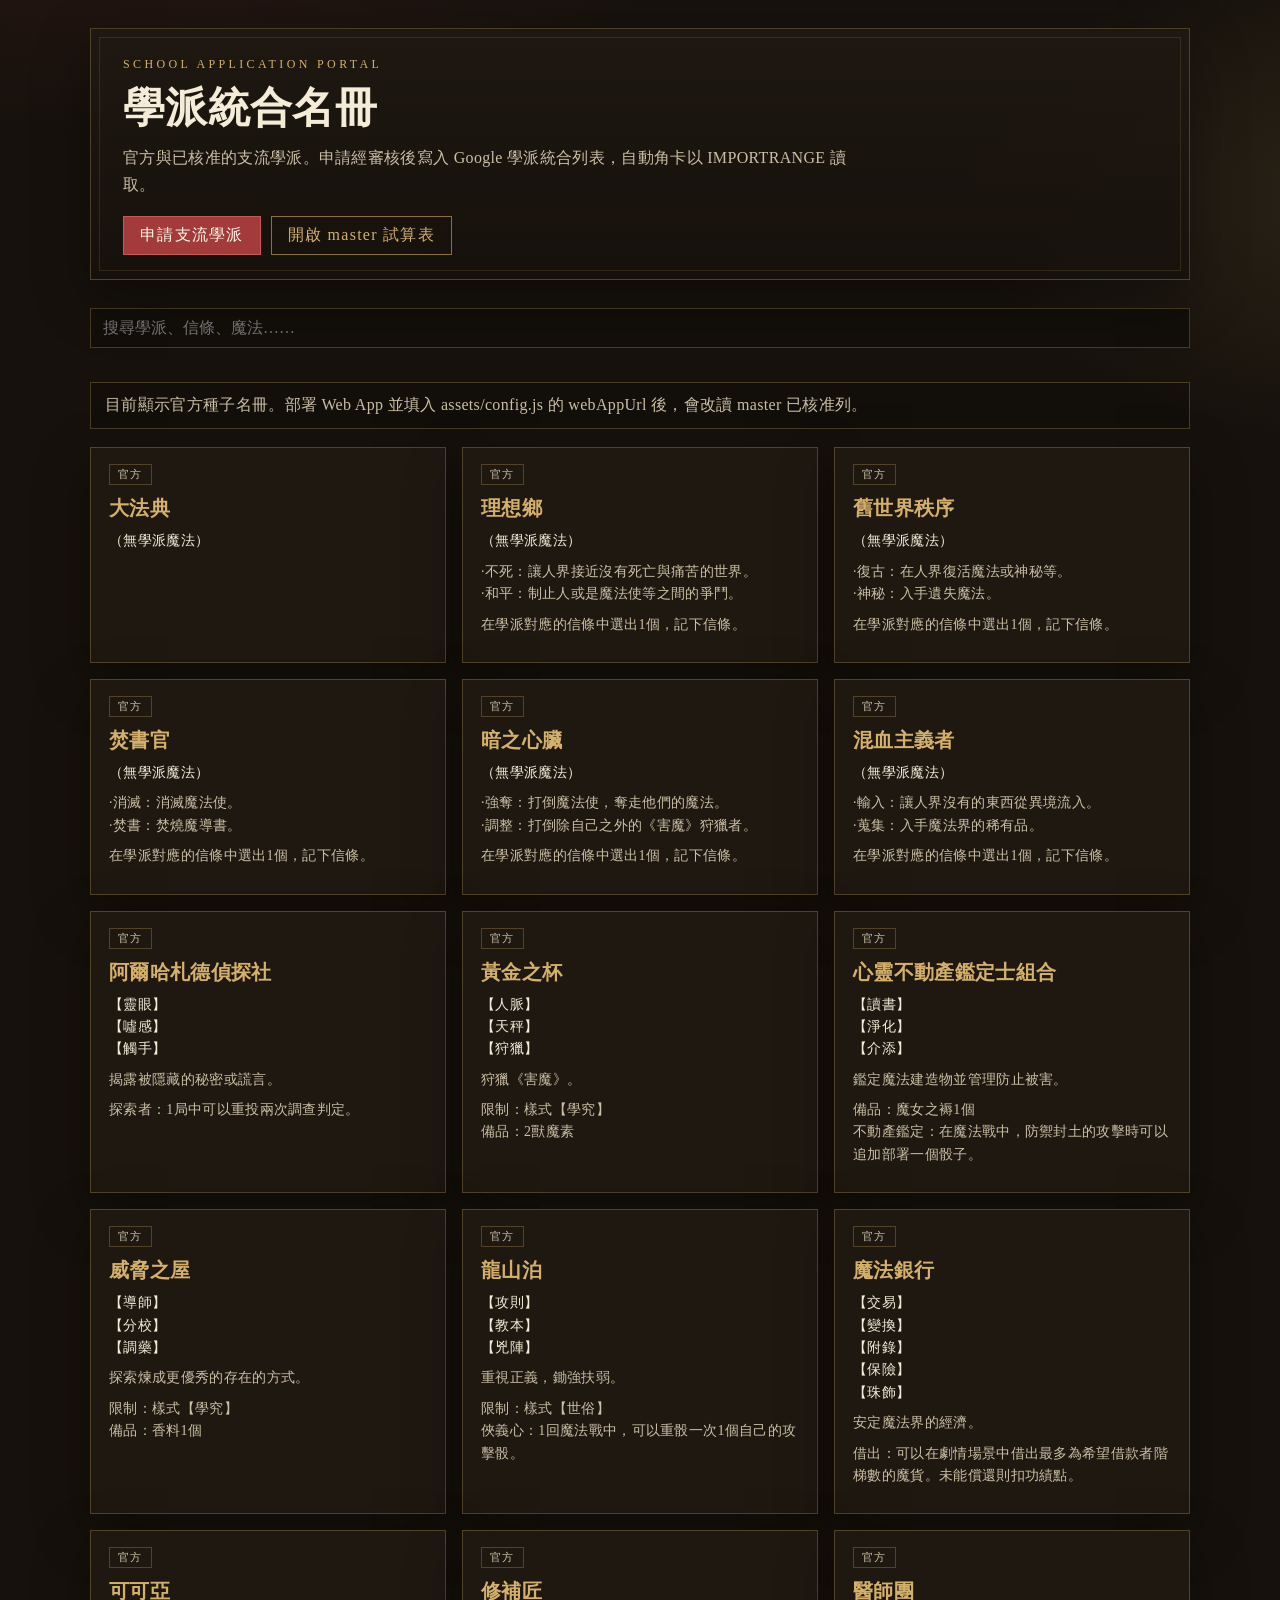
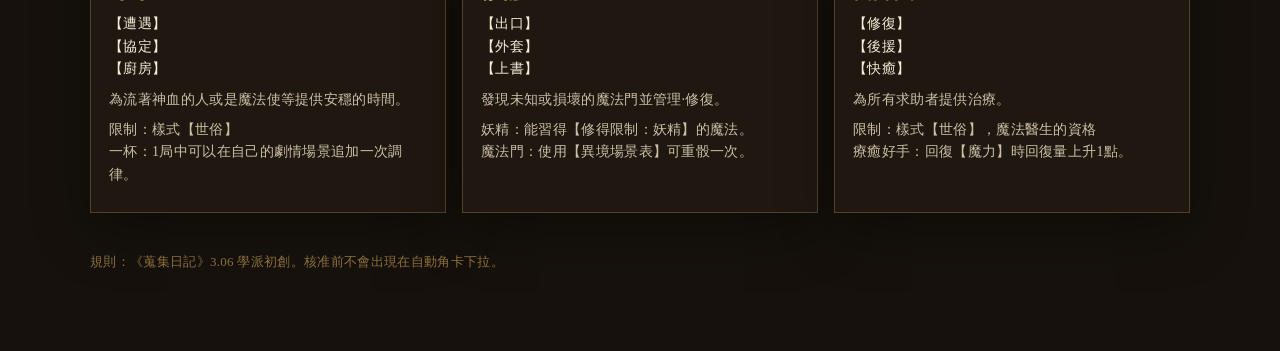
==== index.html @ 15064734 "Rename site branding to School Application Portal." ====
<!DOCTYPE html>
<html lang="zh-Hant">
<head>
  <meta charset="utf-8">
  <meta name="viewport" content="width=device-width, initial-scale=1">
  <title>School Application Portal</title>
  <link rel="stylesheet" href="assets/style.css">
</head>
<body>
  <div class="wrap">
    <header class="hero">
      <p class="kicker">School Application Portal</p>
      <h1>學派統合名冊</h1>
      <p class="lede">官方與已核准的支流學派。申請經審核後寫入 Google 學派統合列表，自動角卡以 IMPORTRANGE 讀取。</p>
      <nav class="bar">
        <a class="btn primary" href="apply.html">申請支流學派</a>
        <a class="btn" href="https://docs.google.com/spreadsheets/d/1lBDzpsWRfRiL2Bi1wR5jkeDEfZJKPz-loS3m24q0esc/edit" target="_blank" rel="noopener">開啟 master 試算表</a>
      </nav>
    </header>
    <input class="search" id="q" type="search" placeholder="搜尋學派、信條、魔法……" aria-label="搜尋">
    <p class="notice" id="status">讀取名冊中……</p>
    <section class="grid" id="list"></section>
    <footer>規則：《蒐集日記》3.06 學派初創。核准前不會出現在自動角卡下拉。</footer>
  </div>
  <script src="assets/config.js"></script>
  <script src="assets/common.js"></script>
  <script src="assets/index.js"></script>
</body>
</html>
---- assets/style.css ----
:root {
  --ink: #f4ecd8;
  --muted: #cbbfa6;
  --paper: #16110c;
  --panel: #1f1811;
  --gold: #d4b06a;
  --gold-dim: #8a703d;
  --crimson: #a33b3b;
  --line: rgba(212, 176, 106, 0.28);
  --ok: #7dbe7d;
  --bad: #e08a7a;
  --shadow: 0 18px 50px rgba(0, 0, 0, 0.35);
}

* { box-sizing: border-box; }
html, body { margin: 0; padding: 0; }
body {
  font-family: "Iwanami Mincho", "Source Han Serif TC", "Noto Serif TC", "PMingLiU", serif;
  color: var(--ink);
  background:
    radial-gradient(1200px 600px at 10% -10%, rgba(163, 59, 59, 0.18), transparent 55%),
    radial-gradient(900px 500px at 110% 10%, rgba(212, 176, 106, 0.12), transparent 50%),
    var(--paper);
  min-height: 100vh;
  letter-spacing: 0.02em;
}

a { color: var(--gold); text-decoration: none; }
a:hover { text-decoration: underline; }

.wrap { width: min(1100px, calc(100% - 32px)); margin: 0 auto; padding: 28px 0 80px; }

header.hero {
  border: 1px solid var(--line);
  background: linear-gradient(180deg, rgba(31, 24, 17, 0.95), rgba(22, 17, 12, 0.92));
  box-shadow: var(--shadow);
  padding: 28px 32px 24px;
  margin-bottom: 28px;
  position: relative;
}
header.hero::before {
  content: "";
  position: absolute; inset: 8px;
  border: 1px solid rgba(212, 176, 106, 0.14);
  pointer-events: none;
}
.kicker { color: var(--gold); font-size: 12px; letter-spacing: 0.28em; text-transform: uppercase; margin: 0 0 8px; }
h1 { font-size: clamp(28px, 4vw, 42px); margin: 0 0 8px; font-weight: 700; }
.lede { color: var(--muted); margin: 0; line-height: 1.7; max-width: 46em; }

nav.bar { display: flex; gap: 10px; flex-wrap: wrap; margin-top: 18px; }
.btn, button.btn, input[type="submit"].btn {
  display: inline-flex; align-items: center; justify-content: center;
  border: 1px solid var(--gold-dim);
  background: transparent;
  color: var(--gold);
  padding: 8px 16px;
  cursor: pointer;
  font: inherit;
  letter-spacing: 0.08em;
}
.btn.primary, button.btn.primary, input[type="submit"].btn.primary {
  background: var(--crimson);
  border-color: #c45a5a;
  color: #fff8ea;
}
.btn:hover { filter: brightness(1.08); text-decoration: none; }
.btn:disabled { opacity: 0.45; cursor: not-allowed; }

.grid { display: grid; grid-template-columns: repeat(auto-fill, minmax(280px, 1fr)); gap: 16px; }
.card {
  background: var(--panel);
  border: 1px solid var(--line);
  padding: 16px 18px 18px;
  min-height: 180px;
  box-shadow: var(--shadow);
}
.card h2 { margin: 0 0 8px; font-size: 20px; color: var(--gold); }
.tag {
  display: inline-block;
  font-size: 11px;
  letter-spacing: 0.12em;
  border: 1px solid var(--line);
  padding: 2px 8px;
  margin-bottom: 10px;
  color: var(--muted);
}
.card p { white-space: pre-wrap; color: var(--muted); line-height: 1.6; margin: 0 0 8px; font-size: 14px; }
.card .magic { color: var(--ink); }

.search {
  width: 100%;
  margin: 0 0 18px;
  padding: 10px 12px;
  background: #120e0a;
  border: 1px solid var(--line);
  color: var(--ink);
  font: inherit;
}

.notice {
  border: 1px solid var(--line);
  padding: 12px 14px;
  margin-bottom: 18px;
  color: var(--muted);
  background: rgba(0,0,0,0.18);
}
.notice.ok { border-color: var(--ok); color: var(--ok); }
.notice.bad { border-color: var(--bad); color: var(--bad); }

form.wizard label { display: block; margin: 12px 0 4px; color: var(--gold); font-size: 14px; }
form.wizard input, form.wizard select, form.wizard textarea {
  width: 100%;
  padding: 9px 10px;
  background: #120e0a;
  border: 1px solid var(--line);
  color: var(--ink);
  font: inherit;
}
form.wizard textarea { min-height: 90px; resize: vertical; }
.row2 { display: grid; grid-template-columns: 1fr 1fr; gap: 12px; }
.steps { display: flex; gap: 8px; flex-wrap: wrap; margin: 0 0 18px; }
.steps span {
  border: 1px solid var(--line);
  padding: 4px 10px;
  color: var(--muted);
  font-size: 13px;
}
.steps span.on { border-color: var(--gold); color: var(--gold); }
.panel { display: none; }
.panel.on { display: block; }
.math {
  margin-top: 18px;
  padding: 14px;
  border: 1px dashed var(--gold-dim);
  line-height: 1.7;
}
.math strong { color: var(--gold); }
.hint { color: var(--muted); font-size: 13px; margin: 4px 0 0; }
footer { margin-top: 40px; color: var(--gold-dim); font-size: 13px; }

@media (max-width: 700px) {
  .row2 { grid-template-columns: 1fr; }
  header.hero { padding: 20px 16px; }
}
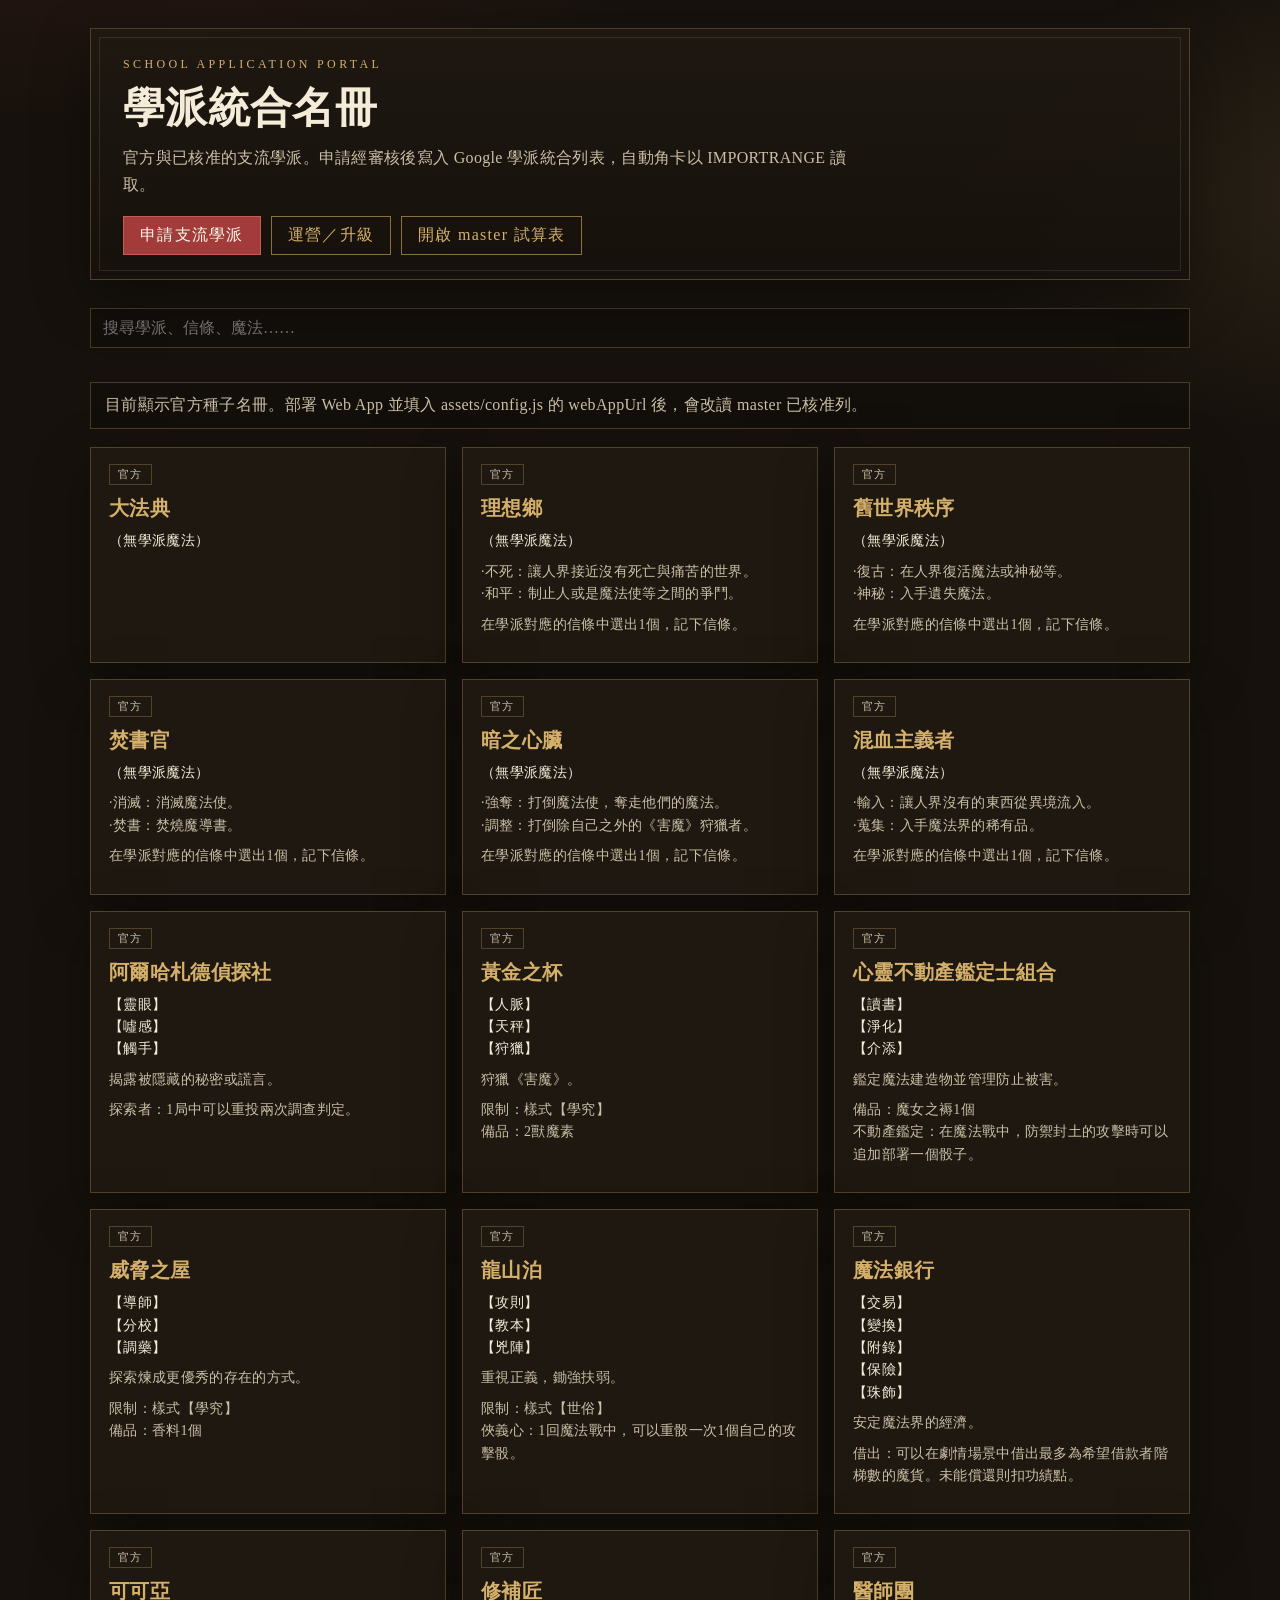
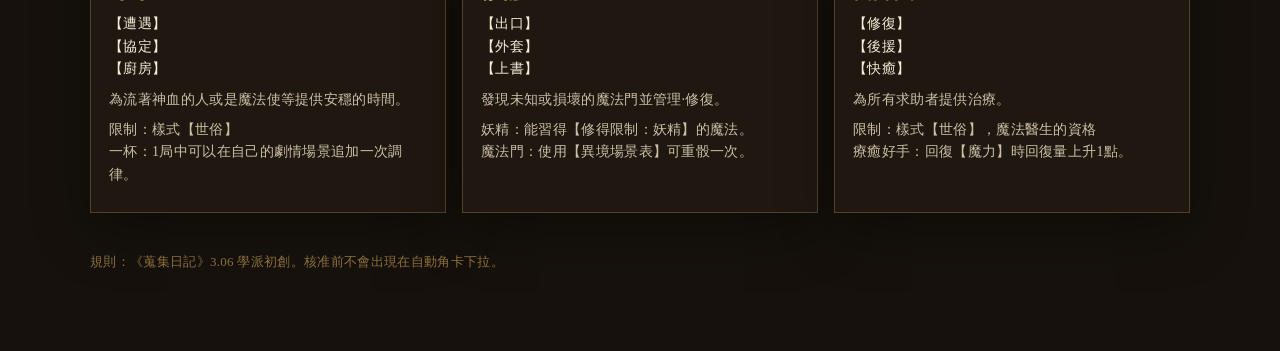
==== commit 8f8dfe59: "Add school ops/upgrade portal and GM one-row publish." ====
--- a/index.html
+++ b/index.html
@@ -14,6 +14,7 @@
       <p class="lede">官方與已核准的支流學派。申請經審核後寫入 Google 學派統合列表，自動角卡以 IMPORTRANGE 讀取。</p>
       <nav class="bar">
         <a class="btn primary" href="apply.html">申請支流學派</a>
+        <a class="btn" href="ops.html">運營／升級</a>
         <a class="btn" href="https://docs.google.com/spreadsheets/d/1lBDzpsWRfRiL2Bi1wR5jkeDEfZJKPz-loS3m24q0esc/edit" target="_blank" rel="noopener">開啟 master 試算表</a>
       </nav>
     </header>
--- a/assets/style.css
+++ b/assets/style.css
@@ -137,6 +137,33 @@
 }
 .math strong { color: var(--gold); }
 .hint { color: var(--muted); font-size: 13px; margin: 4px 0 0; }
+.rule {
+  border-left: 3px solid var(--gold-dim);
+  padding: 8px 12px;
+  margin: 0 0 14px;
+  color: var(--muted);
+  line-height: 1.65;
+  background: rgba(0,0,0,0.18);
+}
+label.check {
+  display: flex;
+  align-items: flex-start;
+  gap: 8px;
+  color: var(--ink);
+  margin: 16px 0 8px;
+  cursor: pointer;
+}
+label.check input { width: auto; margin-top: 4px; }
+.reveal { display: none !important; margin: 8px 0 12px; }
+.reveal.open { display: block !important; }
+[hidden] { display: none !important; }
+.math.sticky {
+  margin: 0 0 16px;
+  position: sticky;
+  top: 8px;
+  z-index: 2;
+  background: #1f1811;
+}
 footer { margin-top: 40px; color: var(--gold-dim); font-size: 13px; }
 
 @media (max-width: 700px) {
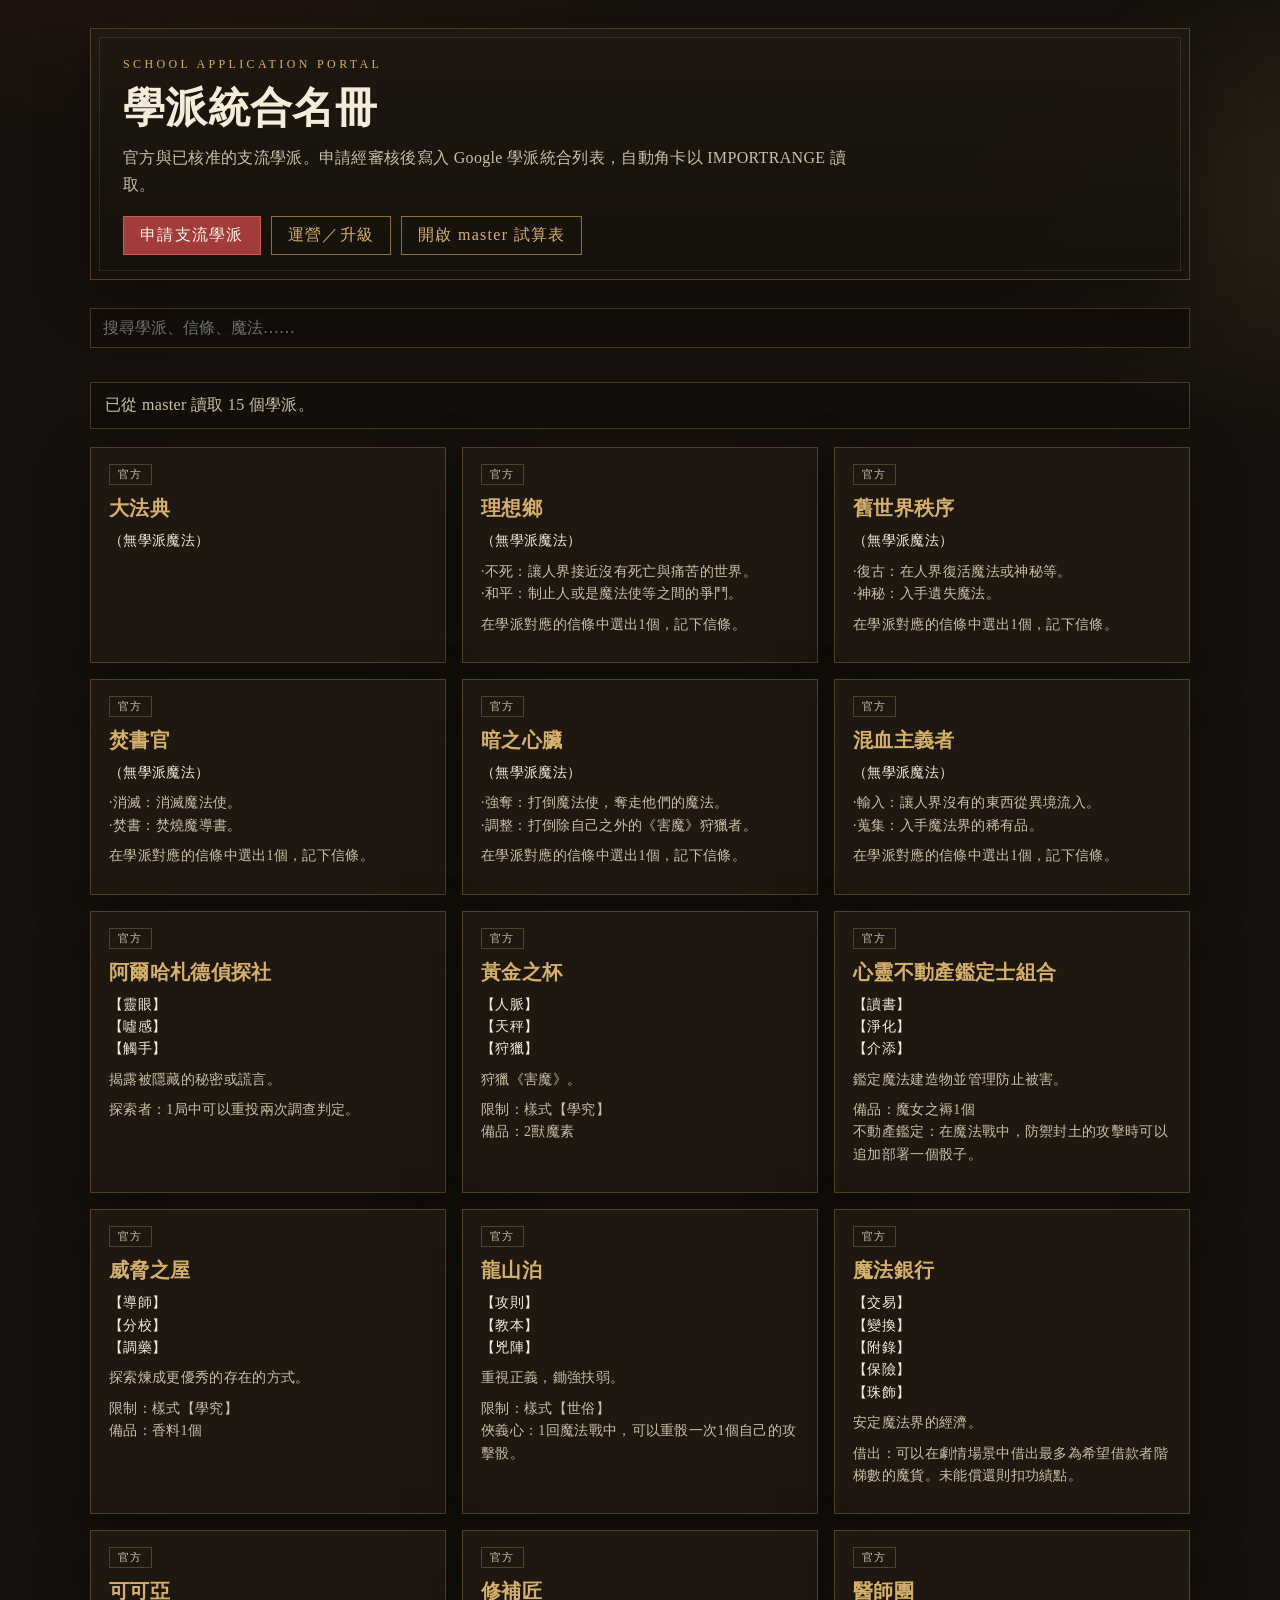
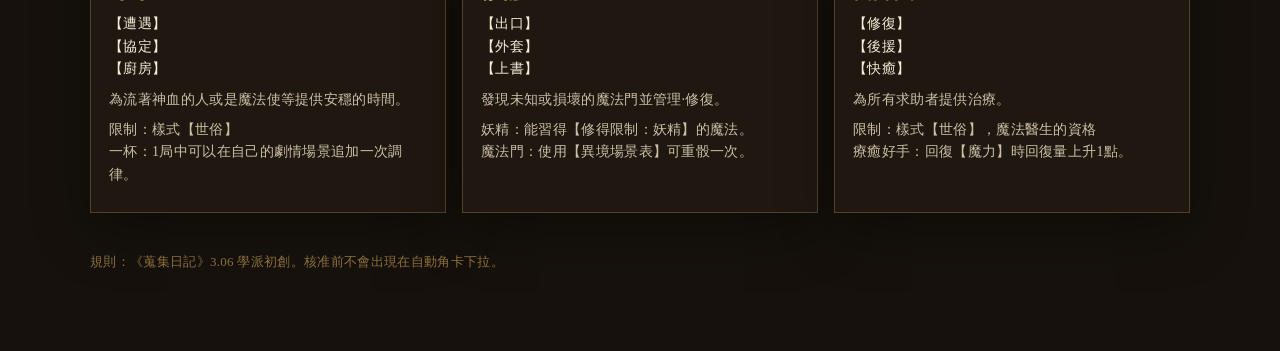
==== commit 23f14d9a: "Keep official 15 schools and merge 天耀 from the live sheet." ====
--- a/index.html
+++ b/index.html
@@ -4,7 +4,7 @@
   <meta charset="utf-8">
   <meta name="viewport" content="width=device-width, initial-scale=1">
   <title>School Application Portal</title>
-  <link rel="stylesheet" href="assets/style.css">
+  <link rel="stylesheet" href="assets/style.css?v=7">
 </head>
 <body>
   <div class="wrap">
@@ -23,8 +23,8 @@
     <section class="grid" id="list"></section>
     <footer>規則：《蒐集日記》3.06 學派初創。核准前不會出現在自動角卡下拉。</footer>
   </div>
-  <script src="assets/config.js"></script>
-  <script src="assets/common.js"></script>
-  <script src="assets/index.js"></script>
+  <script src="assets/config.js?v=11"></script>
+  <script src="assets/common.js?v=11"></script>
+  <script src="assets/index.js?v=11"></script>
 </body>
 </html>
